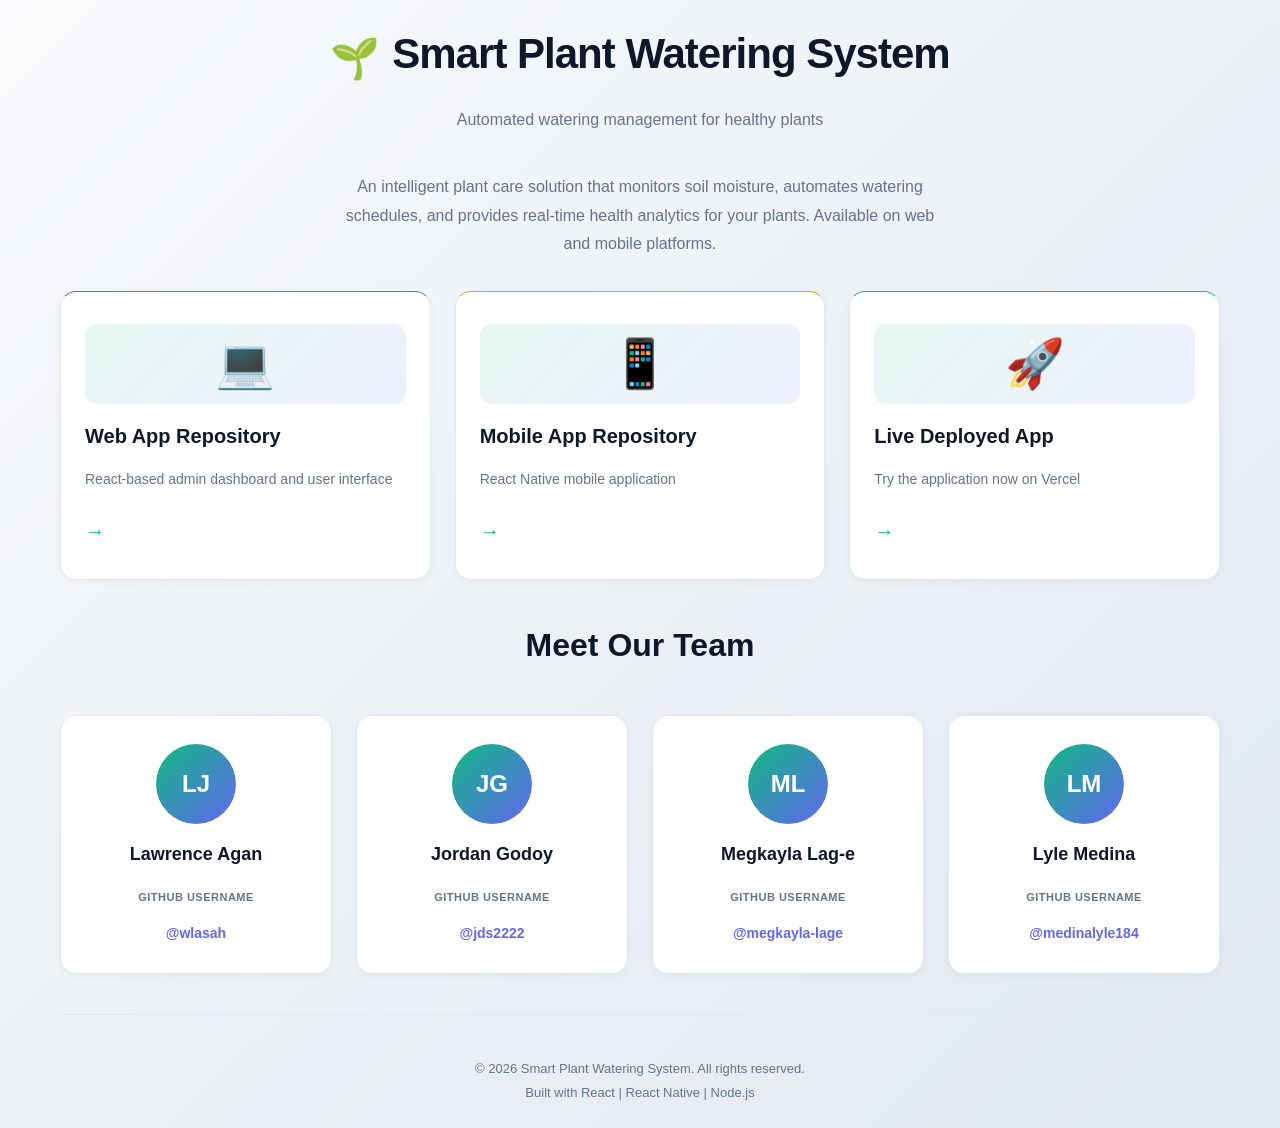
==== index.html @ b6752c37 "Initial commit: Add landing page with team member profiles" ====
<!DOCTYPE html>
<html lang="en">
<head>
    <meta charset="UTF-8">
    <meta name="viewport" content="width=device-width, initial-scale=1.0">
    <title>Smart Plant Watering System</title>
    <link rel="stylesheet" href="styles.css">
</head>
<body>
    <div class="container">
        <header class="header">
            <div class="logo">
                <span class="logo-icon">🌱</span>
                <h1>Smart Plant Watering System</h1>
            </div>
            <p class="subtitle">Automated watering management for healthy plants</p>
        </header>

        <main class="main-content">
            <p class="description">
                An intelligent plant care solution that monitors soil moisture, automates watering schedules, 
                and provides real-time health analytics for your plants. Available on web and mobile platforms.
            </p>

            <div class="links-grid">
                <!-- Web App Repo -->
                <a href="https://github.com/wlasah/Smart-Plant-Watering-System.git" target="_blank" class="link-card web-repo">
                    <div class="card-icon">💻</div>
                    <h2>Web App Repository</h2>
                    <p>React-based admin dashboard and user interface</p>
                    <div class="link-arrow">→</div>
                </a>

                <!-- Mobile App Repo -->
                <a href="https://github.com/wlasah/Smart-Plant-Watering-System-Mobile.git" target="_blank" class="link-card mobile-repo">
                    <div class="card-icon">📱</div>
                    <h2>Mobile App Repository</h2>
                    <p>React Native mobile application</p>
                    <div class="link-arrow">→</div>
                </a>

                <!-- Deployed App -->
                <a href="https://smart-plant-watering-system.vercel.app/" target="_blank" class="link-card deployed-app">
                    <div class="card-icon">🚀</div>
                    <h2>Live Deployed App</h2>
                    <p>Try the application now on Vercel</p>
                    <div class="link-arrow">→</div>
                </a>
            </div>
        </main>

        <section class="team-section">
            <h2>Meet Our Team</h2>
            <div class="team-grid">
                <div class="team-member">
                    <div class="member-avatar">LJ</div>
                    <h3>Lawrence Agan</h3>
                    <p class="github-label">Github Username</p>
                    <p class="github-handle">
                        <a href="https://github.com/wlasah" target="_blank">@wlasah</a>
                    </p>
                </div>

                <div class="team-member">
                    <div class="member-avatar">JG</div>
                    <h3>Jordan Godoy</h3>
                    <p class="github-label">Github Username</p>
                    <p class="github-handle">
                        <a href="https://github.com/jds2222" target="_blank">@jds2222</a>
                    </p>
                </div>

                <div class="team-member">
                    <div class="member-avatar">ML</div>
                    <h3>Megkayla Lag-e</h3>
                    <p class="github-label">Github Username</p>
                    <p class="github-handle">
                        <a href="https://github.com/megkayla-lage" target="_blank">@megkayla-lage</a>
                    </p>
                </div>

                <div class="team-member">
                    <div class="member-avatar">LM</div>
                    <h3>Lyle Medina</h3>
                    <p class="github-label">Github Username</p>
                    <p class="github-handle">
                        <a href="https://github.com/medinalyle184" target="_blank">@medinalyle184</a>
                    </p>
                </div>
            </div>
        </section>

        <footer class="footer">
            <p>&copy; 2026 Smart Plant Watering System. All rights reserved.</p>
            <p>Built with React | React Native | Node.js</p>
        </footer>
    </div>
</body>
</html>
---- styles.css ----
* {
    margin: 0;
    padding: 0;
    box-sizing: border-box;
}

:root {
    --primary-color: #10b981;
    --secondary-color: #6366f1;
    --accent-color: #f59e0b;
    --text-dark: #0f172a;
    --text-light: #64748b;
    --border-color: #e2e8f0;
    --bg-light: #f8fafc;
}

body {
    font-family: 'DM Sans', 'Segoe UI', Tahoma, Geneva, Verdana, sans-serif;
    background: linear-gradient(135deg, #f8fafc 0%, #e2e8f0 100%);
    color: var(--text-dark);
    line-height: 1.6;
    min-height: 100vh;
    display: flex;
    align-items: center;
    justify-content: center;
}

.container {
    width: 100%;
    max-width: 1200px;
    padding: 20px;
    display: flex;
    flex-direction: column;
    gap: 40px;
}

/* Header Styles */
.header {
    text-align: center;
    animation: fadeInDown 0.8s ease-out;
}

.logo {
    display: flex;
    align-items: center;
    justify-content: center;
    gap: 12px;
    margin-bottom: 12px;
}

.logo-icon {
    font-size: 40px;
    animation: bounce 3s infinite;
}

.header h1 {
    font-size: 42px;
    font-weight: 700;
    color: var(--text-dark);
    letter-spacing: -1px;
    margin-bottom: 8px;
}

.subtitle {
    font-size: 16px;
    color: var(--text-light);
    font-weight: 500;
}

/* Main Content */
.main-content {
    display: flex;
    flex-direction: column;
    gap: 32px;
}

.description {
    font-size: 16px;
    color: var(--text-light);
    text-align: center;
    max-width: 600px;
    margin: 0 auto;
    line-height: 1.8;
}

/* Links Grid */
.links-grid {
    display: grid;
    grid-template-columns: repeat(auto-fit, minmax(300px, 1fr));
    gap: 24px;
    animation: fadeInUp 0.8s ease-out 0.2s both;
}

.link-card {
    background: white;
    border: 1.5px solid var(--border-color);
    border-radius: 16px;
    padding: 32px 24px;
    text-decoration: none;
    color: inherit;
    position: relative;
    overflow: hidden;
    transition: all 0.3s cubic-bezier(0.4, 0, 0.2, 1);
    display: flex;
    flex-direction: column;
    gap: 16px;
    box-shadow: 0 2px 8px rgba(0, 0, 0, 0.04);
}

.link-card::before {
    content: '';
    position: absolute;
    top: 0;
    left: 0;
    right: 0;
    height: 4px;
    background: linear-gradient(90deg, var(--primary-color), var(--secondary-color));
    transform: scaleX(0);
    transform-origin: left;
    transition: transform 0.3s ease;
}

.link-card:hover::before {
    transform: scaleX(1);
}

.link-card:hover {
    transform: translateY(-8px);
    box-shadow: 0 12px 32px rgba(0, 0, 0, 0.12);
    border-color: var(--primary-color);
}

/* Card Variants */
.link-card.web-repo {
    border-top-color: var(--secondary-color);
}

.link-card.mobile-repo {
    border-top-color: var(--accent-color);
}

.link-card.deployed-app {
    border-top-color: var(--primary-color);
}

/* Card Icon */
.card-icon {
    font-size: 48px;
    display: flex;
    align-items: center;
    justify-content: center;
    height: 80px;
    background: linear-gradient(135deg, rgba(16, 185, 129, 0.1), rgba(99, 102, 241, 0.1));
    border-radius: 12px;
    transition: transform 0.3s ease;
}

.link-card:hover .card-icon {
    transform: scale(1.1) rotate(5deg);
}

/* Card Text */
.link-card h2 {
    font-size: 20px;
    font-weight: 700;
    color: var(--text-dark);
}

.link-card p {
    font-size: 14px;
    color: var(--text-light);
    flex: 1;
}

/* Link Arrow */
.link-arrow {
    font-size: 20px;
    font-weight: 600;
    color: var(--primary-color);
    transition: transform 0.3s ease;
    margin-top: 8px;
}

.link-card:hover .link-arrow {
    transform: translateX(6px);
}

/* Team Section */
.team-section {
    display: flex;
    flex-direction: column;
    gap: 32px;
    animation: fadeInUp 0.8s ease-out 0.3s both;
}

.team-section h2 {
    font-size: 32px;
    font-weight: 700;
    color: var(--text-dark);
    text-align: center;
    margin-bottom: 12px;
}

.team-grid {
    display: grid;
    grid-template-columns: repeat(auto-fit, minmax(250px, 1fr));
    gap: 24px;
}

.team-member {
    background: white;
    border: 1.5px solid var(--border-color);
    border-radius: 16px;
    padding: 28px;
    text-align: center;
    transition: all 0.3s cubic-bezier(0.4, 0, 0.2, 1);
    display: flex;
    flex-direction: column;
    gap: 16px;
    align-items: center;
    box-shadow: 0 2px 8px rgba(0, 0, 0, 0.04);
}

.team-member:hover {
    transform: translateY(-8px);
    box-shadow: 0 12px 32px rgba(0, 0, 0, 0.12);
    border-color: var(--primary-color);
}

.member-avatar {
    width: 80px;
    height: 80px;
    border-radius: 50%;
    background: linear-gradient(135deg, var(--primary-color), var(--secondary-color));
    color: white;
    display: flex;
    align-items: center;
    justify-content: center;
    font-size: 24px;
    font-weight: 700;
    transition: transform 0.3s ease;
}

.team-member:hover .member-avatar {
    transform: scale(1.1);
}

.team-member h3 {
    font-size: 18px;
    font-weight: 700;
    color: var(--text-dark);
    margin: 0;
}

.github-label {
    font-size: 11px;
    font-weight: 600;
    color: var(--text-light);
    text-transform: uppercase;
    letter-spacing: 0.5px;
    margin: 0;
    margin-top: 4px;
}

.github-handle {
    font-size: 14px;
    margin: 0;
}

.github-handle a {
    color: var(--secondary-color);
    text-decoration: none;
    font-weight: 600;
    transition: color 0.3s ease;
}

.github-handle a:hover {
    color: var(--primary-color);
    text-decoration: underline;
}

/* Footer */
.footer {
    text-align: center;
    padding-top: 40px;
    border-top: 1px solid var(--border-color);
    animation: fadeInUp 0.8s ease-out 0.4s both;
}

.footer p {
    font-size: 13px;
    color: var(--text-light);
    margin: 4px 0;
}

/* Animations */
@keyframes bounce {
    0%, 100% {
        transform: translateY(0);
    }
    50% {
        transform: translateY(-10px);
    }
}

@keyframes fadeInDown {
    from {
        opacity: 0;
        transform: translateY(-20px);
    }
    to {
        opacity: 1;
        transform: translateY(0);
    }
}

@keyframes fadeInUp {
    from {
        opacity: 0;
        transform: translateY(20px);
    }
    to {
        opacity: 1;
        transform: translateY(0);
    }
}

/* Responsive Design */
@media (max-width: 768px) {
    .container {
        padding: 16px;
        gap: 32px;
    }

    .header h1 {
        font-size: 32px;
    }

    .logo-icon {
        font-size: 32px;
    }

    .links-grid {
        grid-template-columns: 1fr;
        gap: 16px;
    }

    .link-card {
        padding: 24px 20px;
    }

    .card-icon {
        font-size: 40px;
        height: 70px;
    }

    .link-card h2 {
        font-size: 18px;
    }

    .description {
        font-size: 14px;
    }

    .team-section h2 {
        font-size: 26px;
    }

    .team-grid {
        grid-template-columns: repeat(2, 1fr);
        gap: 16px;
    }

    .team-member {
        padding: 20px;
    }

    .member-avatar {
        width: 70px;
        height: 70px;
        font-size: 20px;
    }

    .team-member h3 {
        font-size: 16px;
    }
}

@media (max-width: 480px) {
    .header h1 {
        font-size: 24px;
    }

    .logo {
        gap: 8px;
    }

    .logo-icon {
        font-size: 28px;
    }

    .subtitle {
        font-size: 14px;
    }

    .link-card {
        padding: 20px 16px;
        gap: 12px;
    }

    .card-icon {
        font-size: 36px;
        height: 60px;
    }

    .link-card h2 {
        font-size: 16px;
    }

    .link-card p {
        font-size: 13px;
    }

    .description {
        font-size: 13px;
    }

    .footer p {
        font-size: 12px;
    }

    .team-section h2 {
        font-size: 22px;
    }

    .team-grid {
        grid-template-columns: 1fr;
        gap: 12px;
    }

    .team-member {
        padding: 16px;
    }

    .member-avatar {
        width: 60px;
        height: 60px;
        font-size: 18px;
    }

    .team-member h3 {
        font-size: 15px;
    }

    .github-handle {
        font-size: 12px;
    }
}
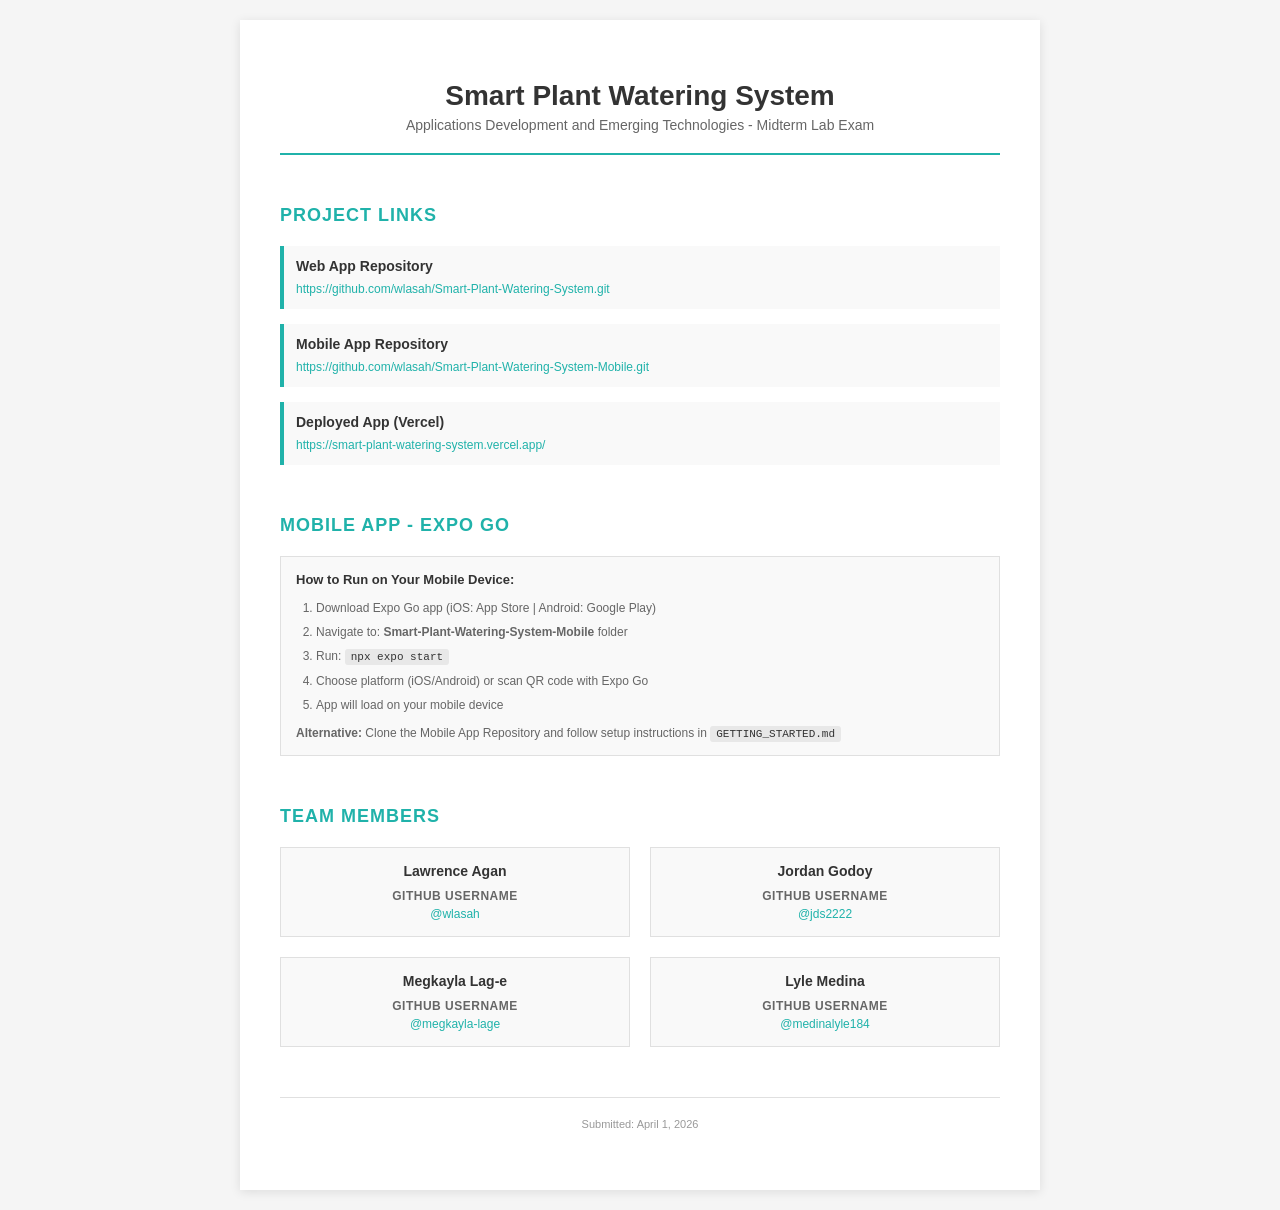
==== commit 38437514: "changed filename" ====
--- a/index.html
+++ b/index.html
@@ -3,97 +3,318 @@
 <head>
     <meta charset="UTF-8">
     <meta name="viewport" content="width=device-width, initial-scale=1.0">
-    <title>Smart Plant Watering System</title>
-    <link rel="stylesheet" href="styles.css">
+    <title>Midterm Lab Exam - Smart Plant Watering System</title>
+    <style>
+        * {
+            margin: 0;
+            padding: 0;
+            box-sizing: border-box;
+        }
+        
+        body {
+            font-family: 'Segoe UI', Tahoma, Geneva, Verdana, sans-serif;
+            background: #f5f5f5;
+            padding: 20px;
+        }
+        
+        .container {
+            max-width: 800px;
+            margin: 0 auto;
+            background: white;
+            padding: 60px 40px;
+            box-shadow: 0 2px 10px rgba(0,0,0,0.1);
+        }
+        
+        /* Header */
+        .header {
+            text-align: center;
+            margin-bottom: 50px;
+            border-bottom: 2px solid #20b2aa;
+            padding-bottom: 20px;
+        }
+        
+        .header h1 {
+            font-size: 28px;
+            color: #333;
+            margin-bottom: 5px;
+        }
+        
+        .header p {
+            color: #666;
+            font-size: 14px;
+        }
+        
+        /* Content Section */
+        .section {
+            margin-bottom: 50px;
+        }
+        
+        .section h2 {
+            font-size: 18px;
+            color: #20b2aa;
+            margin-bottom: 20px;
+            text-transform: uppercase;
+            letter-spacing: 1px;
+        }
+        
+        /* Links Section */
+        .links {
+            display: flex;
+            flex-direction: column;
+            gap: 15px;
+            margin-bottom: 30px;
+        }
+        
+        .link-item {
+            display: flex;
+            align-items: center;
+            gap: 15px;
+            padding: 12px;
+            background: #f9f9f9;
+            border-left: 4px solid #20b2aa;
+        }
+        
+        .link-item img {
+            width: 120px;
+            height: 120px;
+            border: 1px solid #ddd;
+        }
+        
+        .link-info h3 {
+            font-size: 14px;
+            color: #333;
+            margin-bottom: 5px;
+        }
+        
+        .link-info a {
+            font-size: 12px;
+            color: #20b2aa;
+            text-decoration: none;
+            word-break: break-all;
+        }
+        
+        .link-info a:hover {
+            text-decoration: underline;
+        }
+        
+        /* Expo Go Section */
+        .expo-container {
+            display: flex;
+            align-items: center;
+            gap: 30px;
+            padding: 20px;
+            background: #f9f9f9;
+            border: 1px solid #e0e0e0;
+        }
+        
+        .expo-qr {
+            width: 200px;
+            height: 200px;
+            border: 1px solid #ddd;
+            flex-shrink: 0;
+        }
+        
+        .expo-info {
+            flex: 1;
+        }
+        
+        .expo-info p {
+            font-size: 12px;
+            color: #666;
+            margin-bottom: 8px;
+            line-height: 1.6;
+        }
+        
+        .expo-info strong {
+            color: #333;
+        }
+        
+        .expo-info-only {
+            padding: 15px;
+            background: #f9f9f9;
+            border: 1px solid #e0e0e0;
+        }
+        
+        .expo-info-only h3 {
+            font-size: 13px;
+            color: #333;
+            margin-bottom: 12px;
+        }
+        
+        .expo-info-only ol {
+            margin-left: 20px;
+            margin-bottom: 12px;
+        }
+        
+        .expo-info-only li {
+            font-size: 12px;
+            color: #666;
+            margin-bottom: 6px;
+            line-height: 1.5;
+        }
+        
+        .expo-info-only code {
+            background: #e8e8e8;
+            padding: 2px 6px;
+            border-radius: 3px;
+            font-family: 'Courier New', monospace;
+            font-size: 11px;
+            color: #333;
+        }
+        
+        .expo-info-only p {
+            font-size: 12px;
+            color: #666;
+        }
+        .team-grid {
+            display: grid;
+            grid-template-columns: repeat(2, 1fr);
+            gap: 20px;
+        }
+        
+        .team-member {
+            padding: 15px;
+            background: #f9f9f9;
+            border: 1px solid #e0e0e0;
+            text-align: center;
+        }
+        
+        .team-member h3 {
+            font-size: 14px;
+            color: #333;
+            margin-bottom: 10px;
+        }
+        
+        .github-label {
+            font-size: 10px;
+            text-transform: uppercase;
+            color: #999;
+            letter-spacing: 0.5px;
+            font-weight: 600;
+            margin-bottom: 4px;
+        }
+        
+        .team-member p {
+            font-size: 12px;
+            color: #666;
+        }
+        
+        .team-member a {
+            color: #20b2aa;
+            text-decoration: none;
+        }
+        
+        .team-member a:hover {
+            text-decoration: underline;
+        }
+        
+        /* Footer */
+        .footer {
+            margin-top: 50px;
+            padding-top: 20px;
+            border-top: 1px solid #e0e0e0;
+            text-align: center;
+            font-size: 11px;
+            color: #999;
+        }
+        
+        @media print {
+            body {
+                padding: 0;
+                background: white;
+            }
+            .container {
+                box-shadow: none;
+                max-width: 100%;
+            }
+        }
+    </style>
 </head>
 <body>
     <div class="container">
-        <header class="header">
-            <div class="logo">
-                <span class="logo-icon">🌱</span>
-                <h1>Smart Plant Watering System</h1>
+        <!-- Header -->
+        <div class="header">
+            <h1>Smart Plant Watering System</h1>
+            <p>Applications Development and Emerging Technologies - Midterm Lab Exam</p>
+        </div>
+        
+        <!-- Project Links -->
+        <div class="section">
+            <h2>Project Links</h2>
+            <div class="links">
+                <!-- Web App Repo -->
+                <div class="link-item">
+                    <div class="link-info">
+                        <h3>Web App Repository</h3>
+                        <a href="https://github.com/wlasah/Smart-Plant-Watering-System.git" target="_blank">https://github.com/wlasah/Smart-Plant-Watering-System.git</a>
+                    </div>
+                </div>
+                
+                <!-- Mobile App Repo -->
+                <div class="link-item">
+                    <div class="link-info">
+                        <h3>Mobile App Repository</h3>
+                        <a href="https://github.com/wlasah/Smart-Plant-Watering-System-Mobile.git" target="_blank">https://github.com/wlasah/Smart-Plant-Watering-System-Mobile.git</a>
+                    </div>
+                </div>
+                
+                <!-- Deployed App -->
+                <div class="link-item">
+                    <div class="link-info">
+                        <h3>Deployed App (Vercel)</h3>
+                        <a href="https://smart-plant-watering-system.vercel.app/" target="_blank">https://smart-plant-watering-system.vercel.app/</a>
+                    </div>
+                </div>
             </div>
-            <p class="subtitle">Automated watering management for healthy plants</p>
-        </header>
-
-        <main class="main-content">
-            <p class="description">
-                An intelligent plant care solution that monitors soil moisture, automates watering schedules, 
-                and provides real-time health analytics for your plants. Available on web and mobile platforms.
-            </p>
-
-            <div class="links-grid">
-                <!-- Web App Repo -->
-                <a href="https://github.com/wlasah/Smart-Plant-Watering-System.git" target="_blank" class="link-card web-repo">
-                    <div class="card-icon">💻</div>
-                    <h2>Web App Repository</h2>
-                    <p>React-based admin dashboard and user interface</p>
-                    <div class="link-arrow">→</div>
-                </a>
-
-                <!-- Mobile App Repo -->
-                <a href="https://github.com/wlasah/Smart-Plant-Watering-System-Mobile.git" target="_blank" class="link-card mobile-repo">
-                    <div class="card-icon">📱</div>
-                    <h2>Mobile App Repository</h2>
-                    <p>React Native mobile application</p>
-                    <div class="link-arrow">→</div>
-                </a>
-
-                <!-- Deployed App -->
-                <a href="https://smart-plant-watering-system.vercel.app/" target="_blank" class="link-card deployed-app">
-                    <div class="card-icon">🚀</div>
-                    <h2>Live Deployed App</h2>
-                    <p>Try the application now on Vercel</p>
-                    <div class="link-arrow">→</div>
-                </a>
+        </div>
+        
+        <!-- Expo Go QR Code -->
+        <div class="section">
+            <h2>Mobile App - Expo Go</h2>
+            <div class="expo-info-only">
+                <h3>How to Run on Your Mobile Device:</h3>
+                <ol>
+                    <li>Download Expo Go app (iOS: App Store | Android: Google Play)</li>
+                    <li>Navigate to: <strong>Smart-Plant-Watering-System-Mobile</strong> folder</li>
+                    <li>Run: <code>npx expo start</code></li>
+                    <li>Choose platform (iOS/Android) or scan QR code with Expo Go</li>
+                    <li>App will load on your mobile device</li>
+                </ol>
+                <p><strong>Alternative:</strong> Clone the Mobile App Repository and follow setup instructions in <code>GETTING_STARTED.md</code></p>
             </div>
-        </main>
-
-        <section class="team-section">
-            <h2>Meet Our Team</h2>
+        </div>
+        
+        <!-- Team Members -->
+        <div class="section">
+            <h2>Team Members</h2>
             <div class="team-grid">
                 <div class="team-member">
-                    <div class="member-avatar">LJ</div>
                     <h3>Lawrence Agan</h3>
                     <p class="github-label">Github Username</p>
-                    <p class="github-handle">
-                        <a href="https://github.com/wlasah" target="_blank">@wlasah</a>
-                    </p>
-                </div>
-
+                    <p><a href="https://github.com/wlasah" target="_blank">@wlasah</a></p>
+                </div>
                 <div class="team-member">
-                    <div class="member-avatar">JG</div>
                     <h3>Jordan Godoy</h3>
                     <p class="github-label">Github Username</p>
-                    <p class="github-handle">
-                        <a href="https://github.com/jds2222" target="_blank">@jds2222</a>
-                    </p>
-                </div>
-
+                    <p><a href="https://github.com/jds2222" target="_blank">@jds2222</a></p>
+                </div>
                 <div class="team-member">
-                    <div class="member-avatar">ML</div>
                     <h3>Megkayla Lag-e</h3>
                     <p class="github-label">Github Username</p>
-                    <p class="github-handle">
-                        <a href="https://github.com/megkayla-lage" target="_blank">@megkayla-lage</a>
-                    </p>
-                </div>
-
+                    <p><a href="https://github.com/megkayla-lage" target="_blank">@megkayla-lage</a></p>
+                </div>
                 <div class="team-member">
-                    <div class="member-avatar">LM</div>
                     <h3>Lyle Medina</h3>
                     <p class="github-label">Github Username</p>
-                    <p class="github-handle">
-                        <a href="https://github.com/medinalyle184" target="_blank">@medinalyle184</a>
-                    </p>
+                    <p><a href="https://github.com/medinalyle184" target="_blank">@medinalyle184</a></p>
                 </div>
             </div>
-        </section>
-
-        <footer class="footer">
-            <p>&copy; 2026 Smart Plant Watering System. All rights reserved.</p>
-            <p>Built with React | React Native | Node.js</p>
-        </footer>
+        </div>
+        
+        <!-- Footer -->
+        <div class="footer">
+            <p>Submitted: April 1, 2026</p>
+        </div>
     </div>
 </body>
-</html>
+</html>
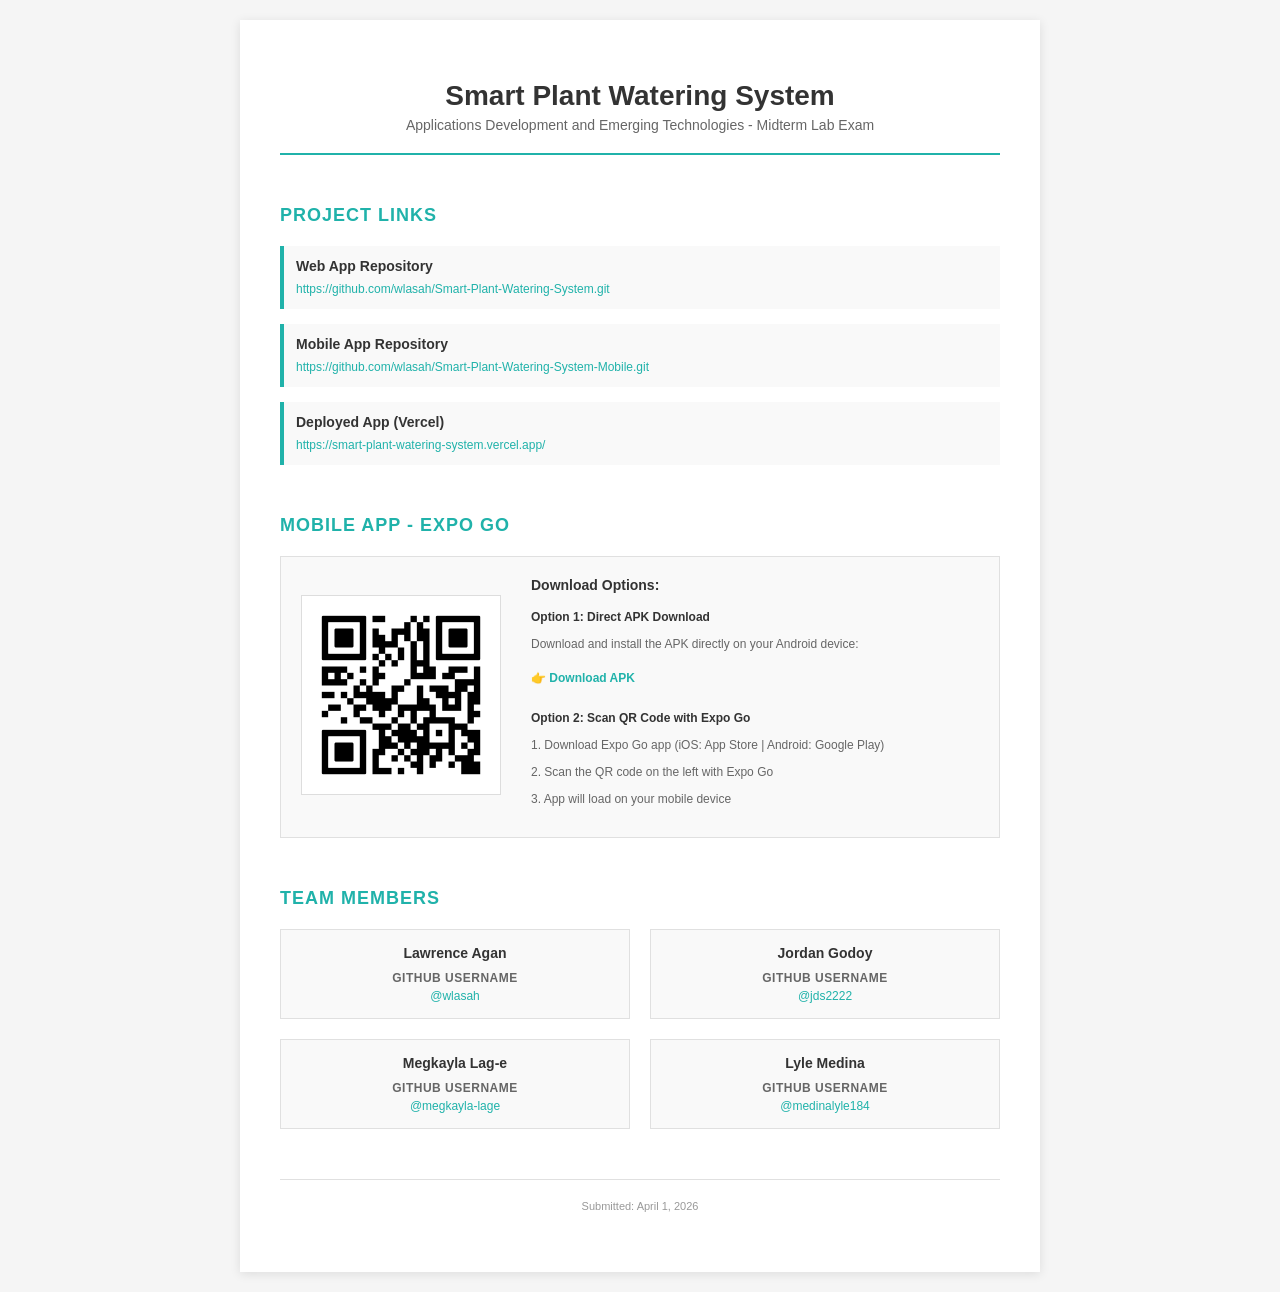
==== commit 88c2626c: "qrcode and download link for apk added" ====
--- a/index.html
+++ b/index.html
@@ -268,19 +268,24 @@
             </div>
         </div>
         
-        <!-- Expo Go QR Code -->
+        <!-- Mobile App APK Download -->
         <div class="section">
             <h2>Mobile App - Expo Go</h2>
-            <div class="expo-info-only">
-                <h3>How to Run on Your Mobile Device:</h3>
-                <ol>
-                    <li>Download Expo Go app (iOS: App Store | Android: Google Play)</li>
-                    <li>Navigate to: <strong>Smart-Plant-Watering-System-Mobile</strong> folder</li>
-                    <li>Run: <code>npx expo start</code></li>
-                    <li>Choose platform (iOS/Android) or scan QR code with Expo Go</li>
-                    <li>App will load on your mobile device</li>
-                </ol>
-                <p><strong>Alternative:</strong> Clone the Mobile App Repository and follow setup instructions in <code>GETTING_STARTED.md</code></p>
+            <div class="expo-container">
+                <div>
+                    <img src="img/qrcode.png" alt="Expo Go QR Code" class="expo-qr">
+                </div>
+                <div class="expo-info">
+                    <h3 style="margin-bottom: 15px; color: #333; font-size: 14px;">Download Options:</h3>
+                    <p><strong>Option 1: Direct APK Download</strong></p>
+                    <p style="margin-bottom: 15px;">Download and install the APK directly on your Android device:</p>
+                    <p style="margin-bottom: 15px;">👉 <a href="https://expo.dev/artifacts/eas/dacaVXnwiRJ9J9ffA5HkSr.apk" target="_blank" style="color: #20b2aa; text-decoration: none; font-weight: bold;">Download APK</a></p>
+                    
+                    <p style="margin-top: 20px;"><strong>Option 2: Scan QR Code with Expo Go</strong></p>
+                    <p>1. Download Expo Go app (iOS: App Store | Android: Google Play)</p>
+                    <p>2. Scan the QR code on the left with Expo Go</p>
+                    <p>3. App will load on your mobile device</p>
+                </div>
             </div>
         </div>
         
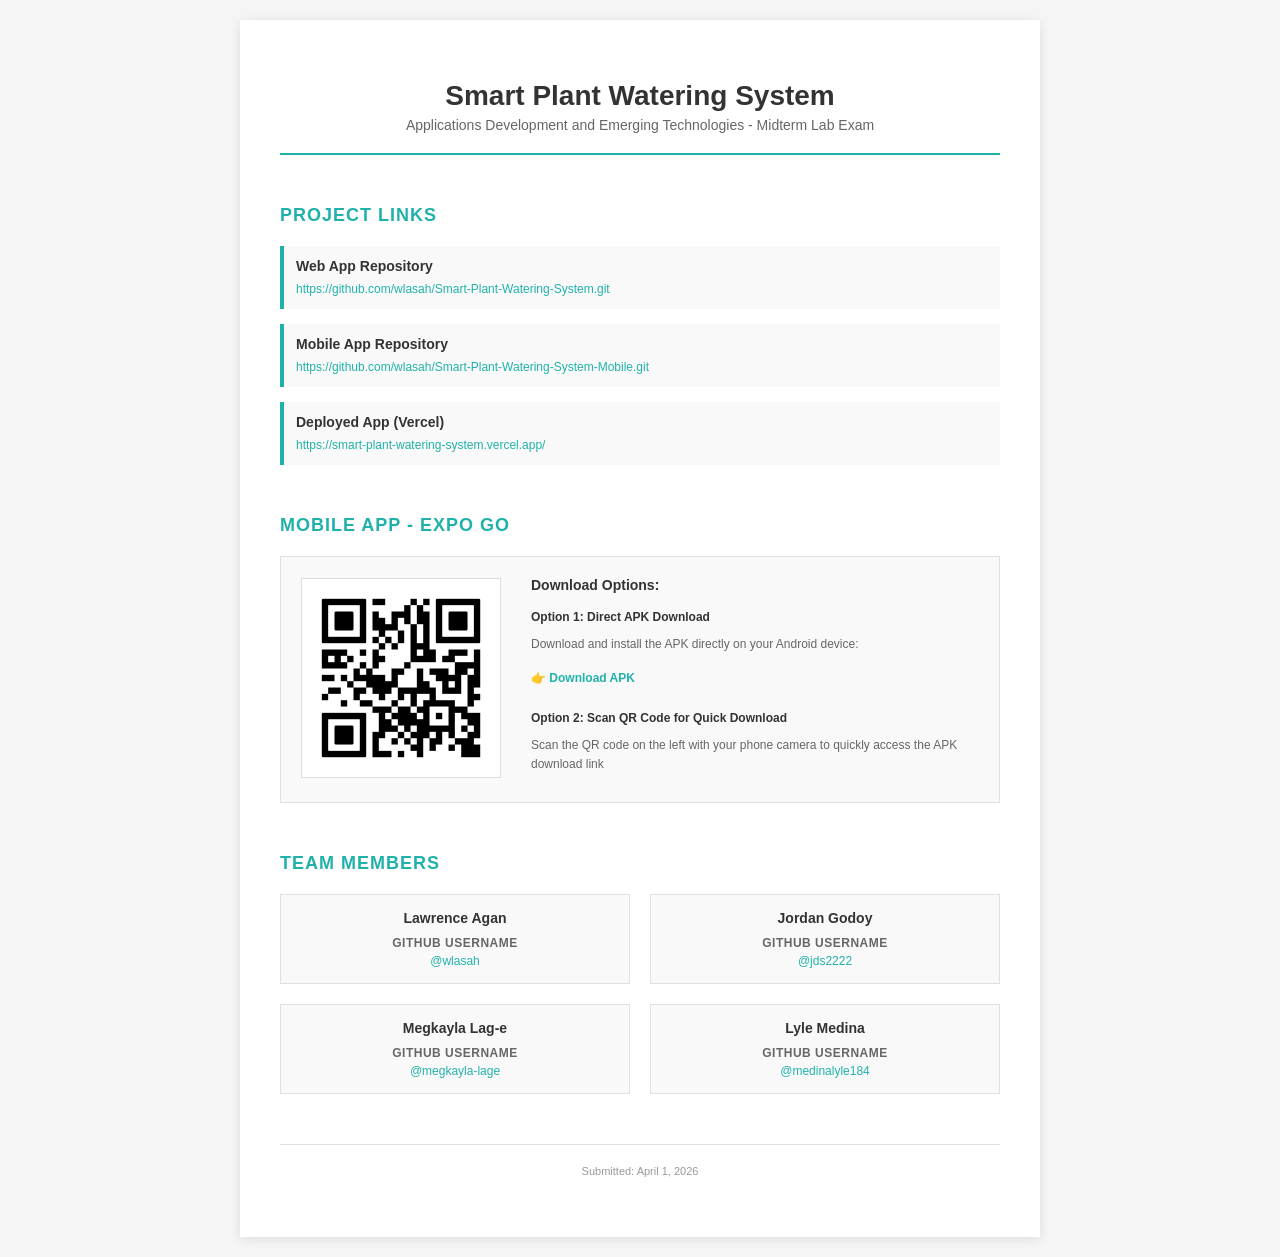
==== commit 5ace5673: "option2 updated" ====
--- a/index.html
+++ b/index.html
@@ -281,10 +281,8 @@
                     <p style="margin-bottom: 15px;">Download and install the APK directly on your Android device:</p>
                     <p style="margin-bottom: 15px;">👉 <a href="https://expo.dev/artifacts/eas/dacaVXnwiRJ9J9ffA5HkSr.apk" target="_blank" style="color: #20b2aa; text-decoration: none; font-weight: bold;">Download APK</a></p>
                     
-                    <p style="margin-top: 20px;"><strong>Option 2: Scan QR Code with Expo Go</strong></p>
-                    <p>1. Download Expo Go app (iOS: App Store | Android: Google Play)</p>
-                    <p>2. Scan the QR code on the left with Expo Go</p>
-                    <p>3. App will load on your mobile device</p>
+                    <p style="margin-top: 20px;"><strong>Option 2: Scan QR Code for Quick Download</strong></p>
+                    <p>Scan the QR code on the left with your phone camera to quickly access the APK download link</p>
                 </div>
             </div>
         </div>
